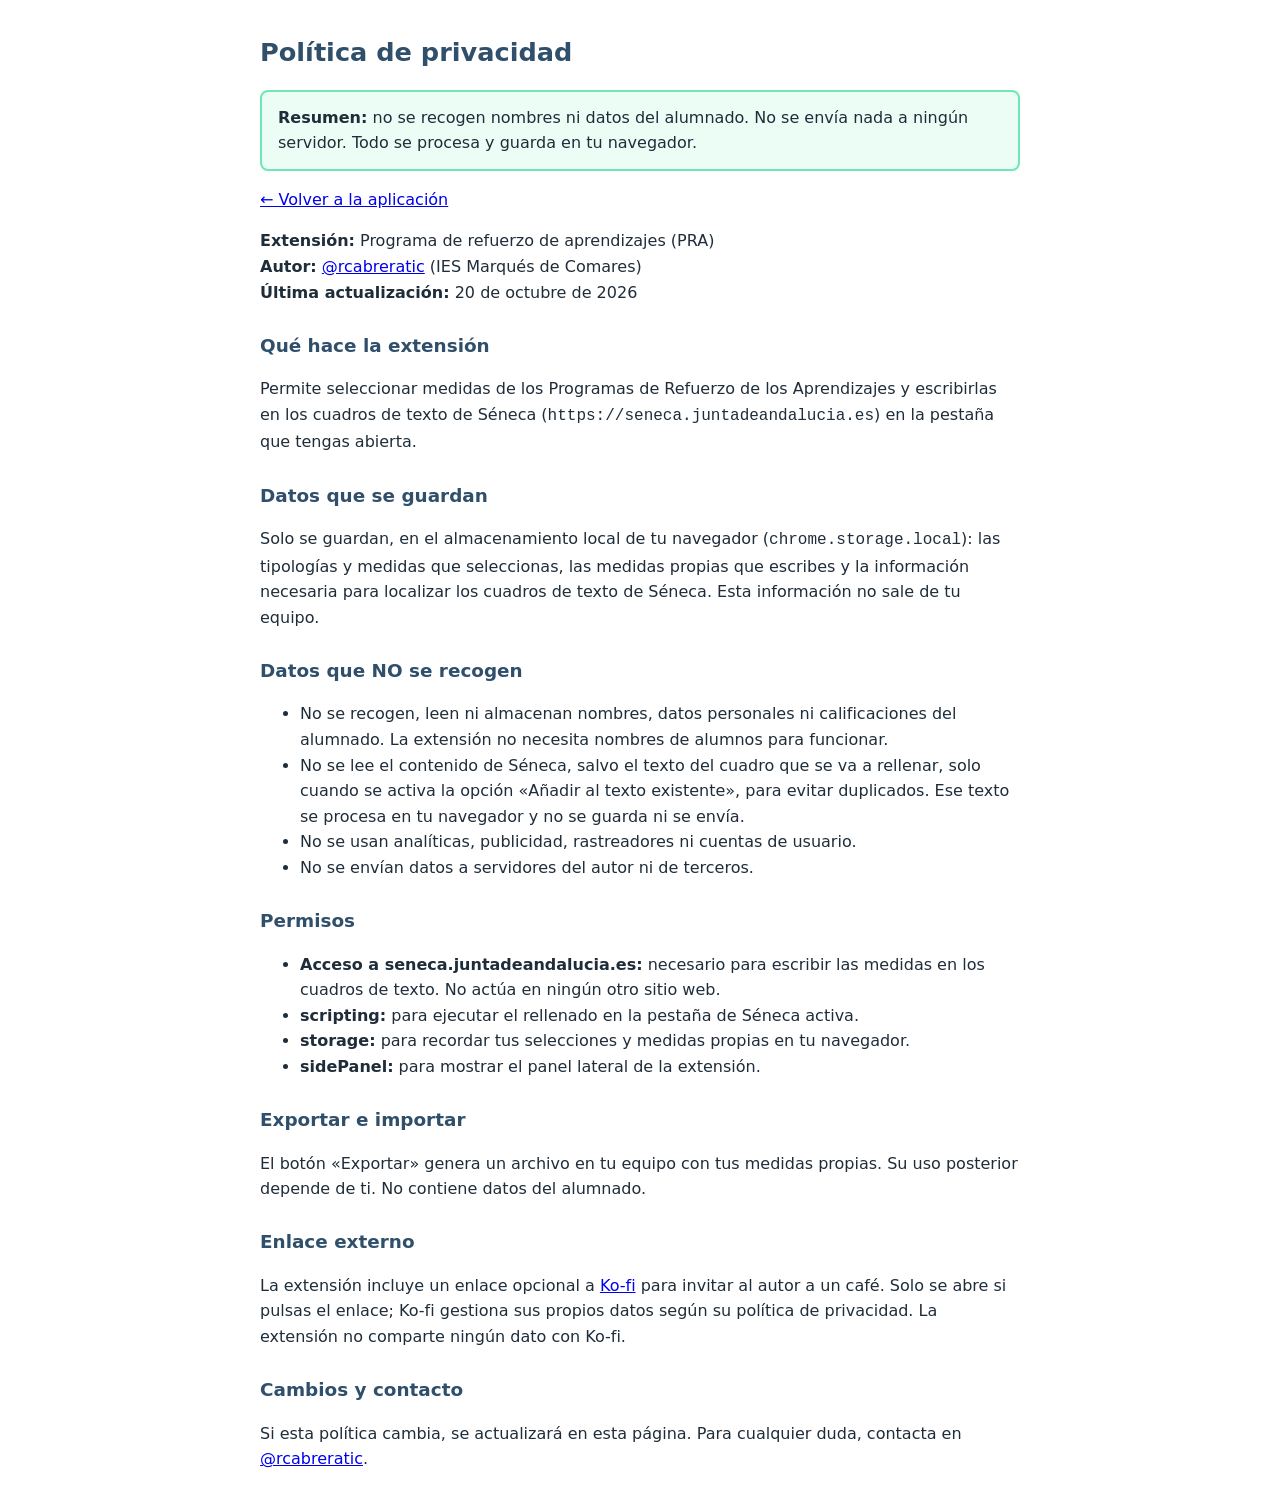
==== privacidad.html @ b2bcb877 "Añade extensión de Chrome, política de privacidad y aviso visible de no recogida de datos del alumna" ====
<!DOCTYPE html>
<html lang="es">
<head>
<meta charset="UTF-8">
<meta name="viewport" content="width=device-width, initial-scale=1">
<title>Política de privacidad · Programa de refuerzo de aprendizajes (PRA)</title>
<style>
body { font: 16px/1.6 system-ui, sans-serif; max-width: 760px; margin: 2rem auto; padding: 0 1rem; color: #1f2d3a; }
h1 { color: #2f4f6b; font-size: 1.6rem; }
h2 { color: #2f4f6b; font-size: 1.15rem; margin-top: 1.6rem; }
</style>
</head>
<body>
<h1>Política de privacidad</h1>
<p style="background:#ecfdf5;border:2px solid #6ee7b7;border-radius:8px;padding:.8rem 1rem;"><strong>Resumen:</strong> no se recogen nombres ni datos del alumnado. No se envía nada a ningún servidor. Todo se procesa y guarda en tu navegador.</p>
<p><a href="./index.html">← Volver a la aplicación</a></p>
<p><strong>Extensión:</strong> Programa de refuerzo de aprendizajes (PRA)<br>
<strong>Autor:</strong> <a href="https://twitter.com/rcabreratic">@rcabreratic</a> (IES Marqués de Comares)<br>
<strong>Última actualización:</strong> 20 de octubre de 2026</p>

<h2>Qué hace la extensión</h2>
<p>Permite seleccionar medidas de los Programas de Refuerzo de los Aprendizajes y escribirlas en los cuadros de texto de Séneca (<code>https://seneca.juntadeandalucia.es</code>) en la pestaña que tengas abierta.</p>

<h2>Datos que se guardan</h2>
<p>Solo se guardan, en el almacenamiento local de tu navegador (<code>chrome.storage.local</code>): las tipologías y medidas que seleccionas, las medidas propias que escribes y la información necesaria para localizar los cuadros de texto de Séneca. Esta información no sale de tu equipo.</p>

<h2>Datos que NO se recogen</h2>
<ul>
<li>No se recogen, leen ni almacenan nombres, datos personales ni calificaciones del alumnado. La extensión no necesita nombres de alumnos para funcionar.</li>
<li>No se lee el contenido de Séneca, salvo el texto del cuadro que se va a rellenar, solo cuando se activa la opción «Añadir al texto existente», para evitar duplicados. Ese texto se procesa en tu navegador y no se guarda ni se envía.</li>
<li>No se usan analíticas, publicidad, rastreadores ni cuentas de usuario.</li>
<li>No se envían datos a servidores del autor ni de terceros.</li>
</ul>

<h2>Permisos</h2>
<ul>
<li><strong>Acceso a seneca.juntadeandalucia.es:</strong> necesario para escribir las medidas en los cuadros de texto. No actúa en ningún otro sitio web.</li>
<li><strong>scripting:</strong> para ejecutar el rellenado en la pestaña de Séneca activa.</li>
<li><strong>storage:</strong> para recordar tus selecciones y medidas propias en tu navegador.</li>
<li><strong>sidePanel:</strong> para mostrar el panel lateral de la extensión.</li>
</ul>

<h2>Exportar e importar</h2>
<p>El botón «Exportar» genera un archivo en tu equipo con tus medidas propias. Su uso posterior depende de ti. No contiene datos del alumnado.</p>

<h2>Enlace externo</h2>
<p>La extensión incluye un enlace opcional a <a href="https://ko-fi.com/rcabreratic">Ko-fi</a> para invitar al autor a un café. Solo se abre si pulsas el enlace; Ko-fi gestiona sus propios datos según su política de privacidad. La extensión no comparte ningún dato con Ko-fi.</p>

<h2>Cambios y contacto</h2>
<p>Si esta política cambia, se actualizará en esta página. Para cualquier duda, contacta en <a href="https://twitter.com/rcabreratic">@rcabreratic</a>.</p>
</body>
</html>
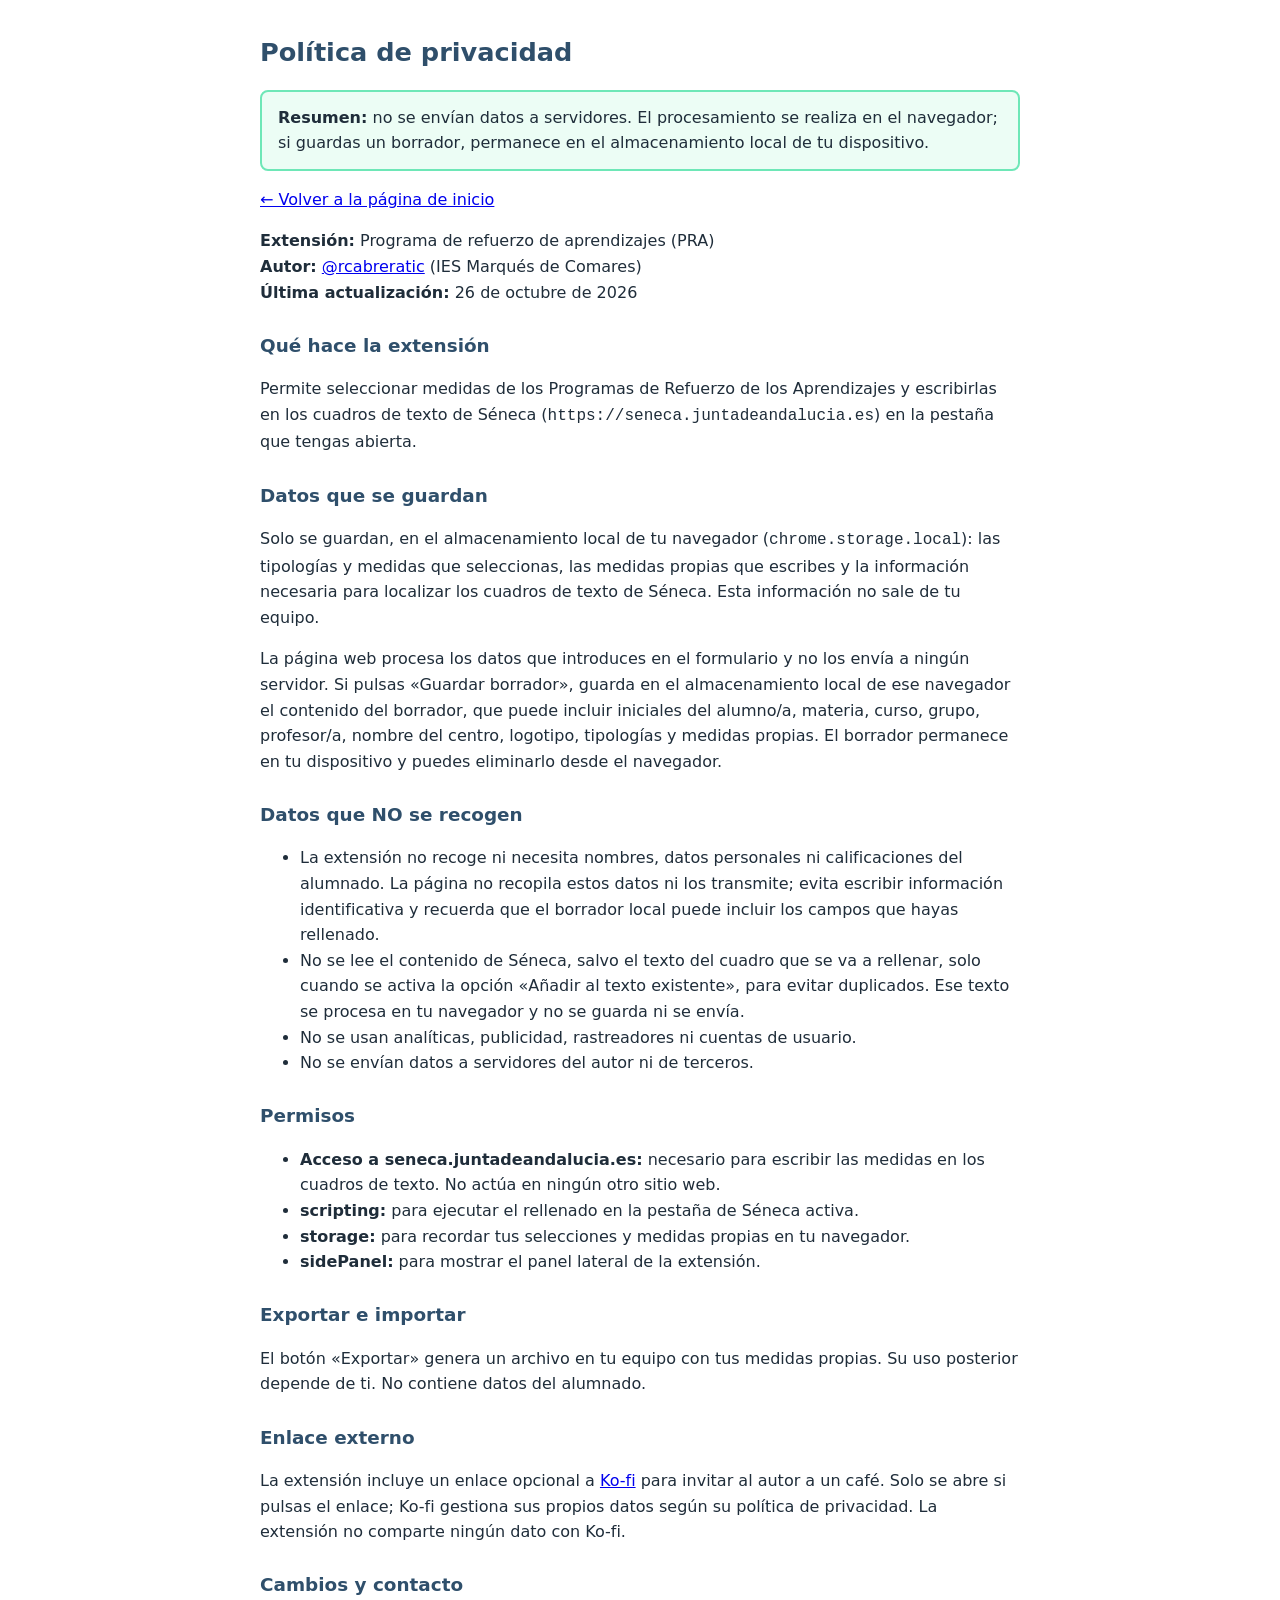
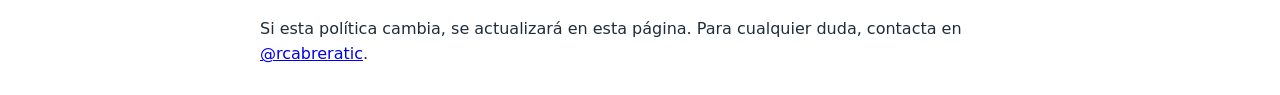
==== commit 88e57ae7: "Sitio web del Programa de Refuerzo de los Aprendizajes Co-authored-by: Copilot <223556219+Copilot@us" ====
--- a/privacidad.html
+++ b/privacidad.html
@@ -12,21 +12,22 @@
 </head>
 <body>
 <h1>Política de privacidad</h1>
-<p style="background:#ecfdf5;border:2px solid #6ee7b7;border-radius:8px;padding:.8rem 1rem;"><strong>Resumen:</strong> no se recogen nombres ni datos del alumnado. No se envía nada a ningún servidor. Todo se procesa y guarda en tu navegador.</p>
-<p><a href="./index.html">← Volver a la aplicación</a></p>
+<p style="background:#ecfdf5;border:2px solid #6ee7b7;border-radius:8px;padding:.8rem 1rem;"><strong>Resumen:</strong> no se envían datos a servidores. El procesamiento se realiza en el navegador; si guardas un borrador, permanece en el almacenamiento local de tu dispositivo.</p>
+<p><a href="./index.html">← Volver a la página de inicio</a></p>
 <p><strong>Extensión:</strong> Programa de refuerzo de aprendizajes (PRA)<br>
 <strong>Autor:</strong> <a href="https://twitter.com/rcabreratic">@rcabreratic</a> (IES Marqués de Comares)<br>
-<strong>Última actualización:</strong> 20 de octubre de 2026</p>
+<strong>Última actualización:</strong> 26 de octubre de 2026</p>
 
 <h2>Qué hace la extensión</h2>
 <p>Permite seleccionar medidas de los Programas de Refuerzo de los Aprendizajes y escribirlas en los cuadros de texto de Séneca (<code>https://seneca.juntadeandalucia.es</code>) en la pestaña que tengas abierta.</p>
 
 <h2>Datos que se guardan</h2>
 <p>Solo se guardan, en el almacenamiento local de tu navegador (<code>chrome.storage.local</code>): las tipologías y medidas que seleccionas, las medidas propias que escribes y la información necesaria para localizar los cuadros de texto de Séneca. Esta información no sale de tu equipo.</p>
+<p>La página web procesa los datos que introduces en el formulario y no los envía a ningún servidor. Si pulsas «Guardar borrador», guarda en el almacenamiento local de ese navegador el contenido del borrador, que puede incluir iniciales del alumno/a, materia, curso, grupo, profesor/a, nombre del centro, logotipo, tipologías y medidas propias. El borrador permanece en tu dispositivo y puedes eliminarlo desde el navegador.</p>
 
 <h2>Datos que NO se recogen</h2>
 <ul>
-<li>No se recogen, leen ni almacenan nombres, datos personales ni calificaciones del alumnado. La extensión no necesita nombres de alumnos para funcionar.</li>
+<li>La extensión no recoge ni necesita nombres, datos personales ni calificaciones del alumnado. La página no recopila estos datos ni los transmite; evita escribir información identificativa y recuerda que el borrador local puede incluir los campos que hayas rellenado.</li>
 <li>No se lee el contenido de Séneca, salvo el texto del cuadro que se va a rellenar, solo cuando se activa la opción «Añadir al texto existente», para evitar duplicados. Ese texto se procesa en tu navegador y no se guarda ni se envía.</li>
 <li>No se usan analíticas, publicidad, rastreadores ni cuentas de usuario.</li>
 <li>No se envían datos a servidores del autor ni de terceros.</li>
